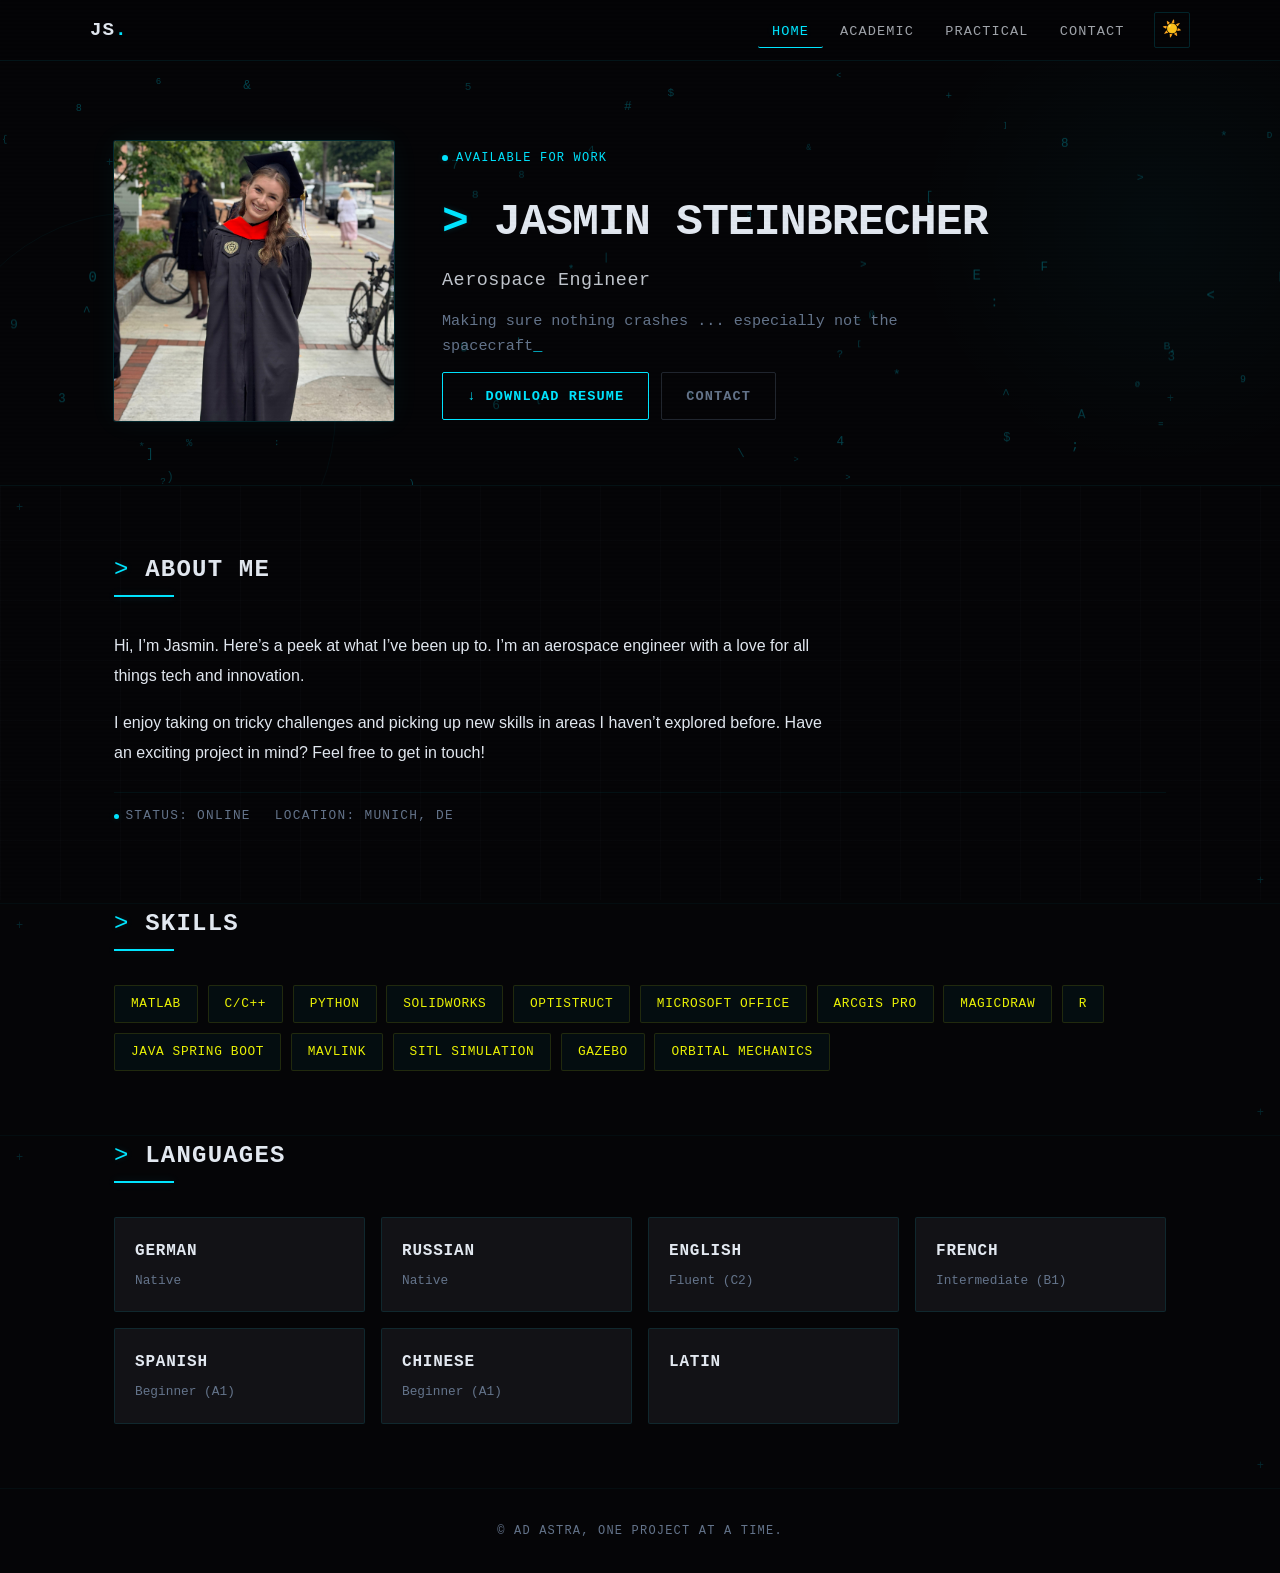
==== index.html @ a43c2a9b "Initial commit" ====
<!DOCTYPE html>
<html lang="en">
<head>
  <meta charset="UTF-8">
  <meta name="viewport" content="width=device-width, initial-scale=1.0">
  <title>Jasmin Steinbrecher — Aerospace Engineer</title>
  <link rel="icon" type="image/svg+xml" href="data:image/svg+xml,%3Csvg xmlns='http://www.w3.org/2000/svg' viewBox='0 0 100 100'%3E%3Cpath d='M50 5l9 30 32 4-24 22 7 32-28-17-28 17 7-32-24-22 32-4z' fill='%2300E5FF'/%3E%3C/svg%3E">
  <link rel="stylesheet" href="css/style.css">
</head>
<body>
  <nav class="nav">
    <div class="nav__inner">
      <a href="index.html" class="nav__logo">JS<span>.</span></a>
      <ul class="nav__links">
        <li><a href="index.html" class="nav__link">Home</a></li>
        <li><a href="academic.html" class="nav__link">Academic</a></li>
        <li><a href="practical.html" class="nav__link">Practical</a></li>
        <li><a href="contact.html" class="nav__link">Contact</a></li>
        <li>
          <button id="theme-toggle" class="theme-toggle" aria-label="Toggle theme">&#x1F319;</button>
        </li>
      </ul>
    </div>
  </nav>

  <section class="hero">
    <canvas class="hero-canvas" id="hero-canvas"></canvas>
    <div class="container hero__inner">
      <div class="hero__image-wrapper">
        <img src="assets/profile.jpg" alt="Jasmin Steinbrecher" onerror="this.style.display='none';this.nextElementSibling.style.display='flex'">
        <div class="hero__image-placeholder" style="display:none;">JS</div>
      </div>
      <div class="hero__content">
        <div class="hero__badge">
          <span class="hero__badge-dot"></span>
          Available for work
        </div>
        <h1><span class="prompt">></span> Jasmin Steinbrecher</h1>
        <p class="title">Aerospace Engineer</p>
        <p class="tagline">Making sure nothing crashes ... especially not the spacecraft</p>
        <div class="hero__actions">
          <a href="assets/resume.pdf" class="btn btn--primary" target="_blank" rel="noopener noreferrer">
            &#x2193; Download Resume
          </a>
          <a href="contact.html" class="btn btn--secondary">Contact</a>
        </div>
      </div>
    </div>
  </section>

  <section class="section" id="about">
    <div class="container">
      <h2 class="section__title">About Me</h2>
      <div class="about__text">
        <p>Hi, I’m Jasmin. Here’s a peek at what I’ve been up to. I’m an aerospace engineer with a love for all things tech and innovation.</p>
        <p style="margin-top:1rem;">I enjoy taking on tricky challenges and picking up new skills in areas I haven’t explored before. Have an exciting project in mind? Feel free to get in touch!</p>
      </div>
      <div class="status-bar">
        <div class="status-item">
          <span class="status-item__dot status-item__dot--online"></span>
          Status: Online
        </div>
        <div class="status-item">
          <span>Location: Munich, DE</span>
        </div>
      </div>
    </div>
  </section>

  <section class="section" style="padding-top:0;" id="skills">
    <div class="container">
      <h2 class="section__title">Skills</h2>
      <div class="skills-grid">
        <span class="skill-item">Matlab</span>
        <span class="skill-item">C/C++</span>
        <span class="skill-item">Python</span>
        <span class="skill-item">SolidWorks</span>
        <span class="skill-item">OptiStruct</span>
        <span class="skill-item">Microsoft Office</span>
        <span class="skill-item">ArcGIS Pro</span>
        <span class="skill-item">MagicDraw</span>
        <span class="skill-item">R</span>
        <span class="skill-item">Java Spring Boot</span>
        <span class="skill-item">MAVLink</span>
        <span class="skill-item">SITL simulation</span>
        <span class="skill-item">Gazebo</span>
        <span class="skill-item">Orbital Mechanics</span>
      </div>
    </div>
  </section>

  <section class="section" style="padding-top:0;" id="languages">
    <div class="container">
      <h2 class="section__title">Languages</h2>
      <div class="lang-list">
        <div class="lang-item">
          <div class="lang-name">German</div>
          <div class="lang-level">Native</div>
        </div>
        <div class="lang-item">
          <div class="lang-name">Russian</div>
          <div class="lang-level">Native</div>
        </div>
        <div class="lang-item">
          <div class="lang-name">English</div>
          <div class="lang-level">Fluent (C2)</div>
        </div>
        <div class="lang-item">
          <div class="lang-name">French</div>
          <div class="lang-level">Intermediate (B1)</div>
        </div>
        <div class="lang-item">
          <div class="lang-name">Spanish</div>
          <div class="lang-level">Beginner (A1)</div>
        </div>
        <div class="lang-item">
          <div class="lang-name">Chinese</div>
          <div class="lang-level">Beginner (A1)</div>
        </div>
        <div class="lang-item">
          <div class="lang-name">Latin</div>
          <div class="lang-level"></div>
        </div>
      </div>
    </div>
  </section>

  <footer class="footer">
    <div class="container">
      &copy; Ad astra, one project at a time.
    </div>
  </footer>

  <script src="js/main.js"></script>
</body>
</html>
---- css/style.css ----
*,
*::before,
*::after {
  margin: 0;
  padding: 0;
  box-sizing: border-box;
}

:root,
[data-theme="dark"] {
  --bg: #050507;
  --surface: #121216;
  --text: #E2E8F0;
  --text-muted: #64748B;
  --accent: #00E5FF;
  --accent-glow: rgba(0, 229, 255, 0.15);
  --alert: #FF3333;
  --alert-glow: rgba(255, 51, 51, 0.15);
  --tag: #EAF205;
  --tag-glow: rgba(234, 242, 5, 0.15);
  --nav-bg: rgba(5, 5, 7, 0.9);
  --nav-text: #E2E8F0;
  --card-bg: #121216;
  --border: rgba(0, 229, 255, 0.1);
  --shadow: rgba(0, 229, 255, 0.05);
  --hero-bg: #050507;
  --hero-text: #E2E8F0;
  --footer-bg: #050507;
  --footer-text: #64748B;
}

[data-theme="light"] {
  --bg: #E2E8F0;
  --surface: #ffffff;
  --text: #050507;
  --text-muted: #64748B;
  --accent: #0077A8;
  --accent-glow: rgba(0, 153, 204, 0.1);
  --alert: #CC0000;
  --alert-glow: rgba(204, 0, 0, 0.08);
  --tag: #7C870;
  --tag-glow: rgba(107, 112, 0, 0.08);
  --nav-bg: rgba(5, 5, 7, 0.95);
  --nav-text: #E2E8F0;
  --card-bg: #ffffff;
  --border: rgba(0, 0, 0, 0.1);
  --shadow: rgba(0, 0, 0, 0.06);
  --hero-bg: #050507;
  --hero-text: #E2E8F0;
  --footer-bg: #050507;
  --footer-text: #64748B;
}

html {
  scroll-behavior: smooth;
}

body {
  font-family: -apple-system, BlinkMacSystemFont, 'Segoe UI', Roboto, Oxygen, Ubuntu, Cantarell, sans-serif;
  background-color: var(--bg);
  color: var(--text);
  line-height: 1.7;
  transition: background 0.3s ease, color 0.3s ease;
  min-height: 100vh;
  display: flex;
  flex-direction: column;
  position: relative;
}

body::before {
  content: '';
  position: fixed;
  inset: 0;
  pointer-events: none;
  z-index: 9999;
  background-image: repeating-linear-gradient(
    0deg,
    transparent,
    transparent 2px,
    rgba(0, 0, 0, 0.015) 2px,
    rgba(0, 0, 0, 0.015) 4px
  );
}

body::after {
  content: '';
  position: fixed;
  inset: 0;
  pointer-events: none;
  z-index: -1;
  background-image:
    linear-gradient(rgba(100, 116, 139, 0.035) 1px, transparent 1px),
    linear-gradient(90deg, rgba(100, 116, 139, 0.035) 1px, transparent 1px);
  background-size: 60px 60px;
}

[data-theme="light"] body::after {
  background-image:
    linear-gradient(rgba(100, 116, 139, 0.03) 1px, transparent 1px),
    linear-gradient(90deg, rgba(100, 116, 139, 0.03) 1px, transparent 1px);
}

a {
  color: var(--accent);
  text-decoration: none;
  transition: color 0.2s ease, text-shadow 0.2s ease;
}

a:hover {
  color: var(--accent);
  text-shadow: 0 0 8px var(--accent-glow);
}

img {
  max-width: 100%;
  display: block;
}

.container {
  max-width: 1100px;
  margin: 0 auto;
  padding: 0 1.5rem;
}

::selection {
  background: rgba(0, 229, 255, 0.3);
  color: #E2E8F0;
}

/* Navigation */
.nav {
  background: var(--nav-bg);
  border-bottom: 1px solid rgba(0, 229, 255, 0.08);
  padding: 0 1.5rem;
  position: sticky;
  top: 0;
  z-index: 100;
  transition: background 0.3s ease;
  backdrop-filter: blur(12px);
}

.nav__inner {
  max-width: 1100px;
  margin: 0 auto;
  display: flex;
  align-items: center;
  justify-content: space-between;
  height: 3.75rem;
}

.nav__logo {
  color: var(--nav-text);
  font-weight: 700;
  font-size: 1.2rem;
  letter-spacing: 0.05em;
  font-family: 'Courier New', Courier, monospace;
}

.nav__logo span {
  color: var(--accent);
  text-shadow: 0 0 6px var(--accent-glow);
}

.nav__links {
  display: flex;
  align-items: center;
  gap: 0.25rem;
  list-style: none;
}

.nav__link {
  color: var(--nav-text);
  padding: 0.5rem 0.85rem;
  border-radius: 2px;
  font-size: 0.85rem;
  font-weight: 500;
  transition: background 0.2s ease, color 0.2s ease, text-shadow 0.2s ease;
  opacity: 0.7;
  text-transform: uppercase;
  letter-spacing: 0.08em;
  font-family: 'Courier New', Courier, monospace;
}

.nav__link:hover {
  animation: glitch 0.4s ease-in-out;
  opacity: 1;
  background: rgba(0, 229, 255, 0.05);
  color: var(--accent);
  text-shadow: 0 0 6px var(--accent-glow);
}

.nav__link--active {
  opacity: 1;
  color: var(--accent);
  text-shadow: 0 0 6px var(--accent-glow);
  border-bottom: 1px solid var(--accent);
}

.theme-toggle {
  background: none;
  border: 1px solid rgba(0, 229, 255, 0.15);
  color: var(--accent);
  width: 2.25rem;
  height: 2.25rem;
  border-radius: 2px;
  cursor: pointer;
  display: flex;
  align-items: center;
  justify-content: center;
  margin-left: 0.75rem;
  transition: background 0.2s ease, border-color 0.2s ease, box-shadow 0.2s ease;
  font-size: 1rem;
  line-height: 1;
  font-family: 'Courier New', Courier, monospace;
}

.theme-toggle:hover {
  background: rgba(0, 229, 255, 0.1);
  border-color: var(--accent);
  box-shadow: 0 0 12px var(--accent-glow);
}

/* Hero */
.hero {
  background-color: var(--hero-bg);
  color: var(--hero-text);
  padding: 5rem 0 4rem;
  transition: background 0.3s ease;
  position: relative;
  overflow: hidden;
  border-bottom: 1px solid rgba(0, 229, 255, 0.06);
}

.hero::before {
  content: '';
  position: absolute;
  top: -20%;
  right: -10%;
  width: 500px;
  height: 500px;
  border-radius: 50%;
  background: radial-gradient(circle, rgba(0, 229, 255, 0.03) 0%, transparent 70%);
  pointer-events: none;
}

.hero::after {
  content: '';
  position: absolute;
  bottom: -30%;
  left: -5%;
  width: 400px;
  height: 400px;
  border-radius: 50%;
  border: 1px solid rgba(0, 229, 255, 0.04);
  pointer-events: none;
}

.hero__inner {
  display: flex;
  align-items: center;
  gap: 3rem;
  position: relative;
  z-index: 1;
}

.hero-canvas {
  position: absolute;
  inset: 0;
  width: 100%;
  height: 100%;
  pointer-events: none;
  z-index: 0;
}

/* Crosshair marks on homepage sections */
.hero__inner::before,
.hero__inner::after,
#about::before,
#about::after,
#skills::before,
#skills::after,
#languages::before,
#languages::after {
  content: '+';
  position: absolute;
  color: var(--accent);
  opacity: 0.15;
  font-size: 0.75rem;
  font-family: 'Courier New', Courier, monospace;
  pointer-events: none;
  line-height: 1;
}

.hero__inner::before,
#about::before,
#skills::before,
#languages::before {
  top: 1rem;
  left: 1rem;
}

.hero__inner::after,
#about::after,
#skills::after,
#languages::after {
  bottom: 1rem;
  right: 1rem;
}

#about,
#skills,
#languages {
  position: relative;
}

.hero__image-wrapper {
  flex-shrink: 0;
  width: 280px;
  height: 280px;
  border-radius: 2px;
  overflow: hidden;
  display: flex;
  align-items: center;
  justify-content: center;
  background: #121216;
  position: relative;
  box-shadow: 0 0 0 1px rgba(0, 229, 255, 0.15), 0 0 30px rgba(0, 229, 255, 0.05);
}

.hero__image-wrapper::before {
  content: '';
  position: absolute;
  inset: -2px;
  border-radius: 4px;
  border: 1px solid rgba(0, 229, 255, 0.2);
  pointer-events: none;
}

.hero__image-wrapper img {
  width: 100%;
  height: 100%;
  object-fit: cover;
}

.hero__image-placeholder {
  font-size: 3.5rem;
  font-weight: 700;
  color: #E2E8F0;
  opacity: 0.5;
  font-family: 'Courier New', Courier, monospace;
}

.hero__badge {
  display: inline-flex;
  align-items: center;
  gap: 0.5rem;
  font-size: 0.75rem;
  text-transform: uppercase;
  letter-spacing: 0.1em;
  color: var(--accent);
  font-family: 'Courier New', Courier, monospace;
  margin-bottom: 1rem;
}

.hero__badge-dot {
  width: 6px;
  height: 6px;
  border-radius: 50%;
  background: var(--accent);
  box-shadow: 0 0 6px var(--accent-glow);
  animation: pulse-dot 2s ease-in-out infinite;
}

.hero__content h1 {
  font-size: 2.8rem;
  font-weight: 700;
  margin-bottom: 0.3rem;
  letter-spacing: -0.02em;
  font-family: 'Courier New', Courier, monospace;
  text-transform: uppercase;
}

.hero__content h1 .prompt {
  color: var(--accent);
  text-shadow: 0 0 6px var(--accent-glow);
}

.hero__content .title {
  font-size: 1.15rem;
  opacity: 0.85;
  margin-bottom: 0.75rem;
  font-weight: 400;
  font-family: 'Courier New', Courier, monospace;
  letter-spacing: 0.03em;
}

.hero__content .tagline {
  font-size: 0.95rem;
  color: var(--text-muted);
  margin-bottom: 0.75rem;
  max-width: 500px;
  font-family: 'Courier New', Courier, monospace;
}

.hero__content .tagline::after {
  content: '_';
  display: inline-block;
  color: var(--accent);
  animation: blink 1.2s step-end infinite;
}

.hero__actions {
  display: flex;
  gap: 0.75rem;
  flex-wrap: wrap;
}

/* Buttons */
.btn {
  display: inline-flex;
  align-items: center;
  gap: 0.5rem;
  padding: 0.7rem 1.5rem;
  border-radius: 2px;
  font-size: 0.85rem;
  font-weight: 600;
  cursor: pointer;
  border: 1px solid transparent;
  transition: all 0.2s ease;
  text-decoration: none;
  text-transform: uppercase;
  letter-spacing: 0.08em;
  font-family: 'Courier New', Courier, monospace;
}

.btn--primary {
  background: transparent;
  color: var(--accent);
  border-color: var(--accent);
  box-shadow: 0 0 0 transparent;
}

.btn--primary:hover {
  background: rgba(0, 229, 255, 0.1);
  box-shadow: 0 0 20px var(--accent-glow), inset 0 0 20px var(--accent-glow);
  color: var(--accent);
}

.btn--secondary {
  background: transparent;
  color: var(--text-muted);
  border-color: rgba(100, 116, 139, 0.3);
}

.btn--secondary:hover {
  color: var(--text);
  border-color: var(--text-muted);
  background: rgba(255, 255, 255, 0.03);
}

/* Sections */
.section {
  padding: 4rem 0;
  border-bottom: 1px solid rgba(0, 229, 255, 0.04);
}

.section:last-of-type {
  border-bottom: none;
}

.section__title {
  font-size: 1.5rem;
  font-weight: 700;
  margin-bottom: 2.5rem;
  color: var(--text);
  position: relative;
  display: inline-block;
  font-family: 'Courier New', Courier, monospace;
  text-transform: uppercase;
  letter-spacing: 0.05em;
}

.section__title::before {
  content: '> ';
  color: var(--accent);
  text-shadow: 0 0 6px var(--accent-glow);
  font-weight: 400;
}

.section__title::after {
  content: '';
  position: absolute;
  bottom: -6px;
  left: 0;
  width: 60px;
  height: 2px;
  background: var(--accent);
  box-shadow: 0 0 8px var(--accent-glow);
}

/* About */
.about__text {
  max-width: 720px;
  font-size: 1rem;
  color: var(--text);
  line-height: 1.9;
}

/* Status bar */
.status-bar {
  display: flex;
  gap: 1.5rem;
  flex-wrap: wrap;
  margin-top: 1.5rem;
  padding: 0.75rem 0;
  border-top: 1px solid rgba(0, 229, 255, 0.06);
}

.status-item {
  display: flex;
  align-items: center;
  gap: 0.4rem;
  font-size: 0.8rem;
  text-transform: uppercase;
  letter-spacing: 0.1em;
  color: var(--text-muted);
  font-family: 'Courier New', Courier, monospace;
}

.status-item__dot {
  width: 5px;
  height: 5px;
  border-radius: 50%;
}

.status-item__dot--online {
  background: var(--accent);
  box-shadow: 0 0 6px var(--accent-glow);
  animation: pulse-dot 2s ease-in-out infinite;
}

.status-item__dot--offline {
  background: var(--text-muted);
}

/* Skills */
.skills-grid {
  display: flex;
  flex-wrap: wrap;
  gap: 0.6rem;
}

.skill-item {
  background: rgba(0, 229, 255, 0.04);
  padding: 0.45rem 1rem;
  border-radius: 2px;
  font-weight: 500;
  font-size: 0.8rem;
  font-family: 'Courier New', Courier, monospace;
  text-transform: uppercase;
  letter-spacing: 0.05em;
  color: var(--tag);
  border: 1px solid rgba(234, 242, 5, 0.12);
  transition: all 0.2s ease;
}

.skill-item:hover {
  border-color: var(--tag);
  box-shadow: 0 0 12px var(--tag-glow);
  background: rgba(234, 242, 5, 0.06);
}

[data-theme="light"] .skill-item {
  border-color: rgba(107, 112, 0, 0.2);
}

[data-theme="light"] .skill-item:hover {
  border-color: var(--tag);
}

/* Languages */
.lang-list {
  display: grid;
  grid-template-columns: repeat(auto-fill, minmax(240px, 1fr));
  gap: 1rem;
}

.lang-item {
  background: var(--card-bg);
  padding: 1.25rem;
  border-radius: 2px;
  border: 1px solid var(--border);
  transition: border-color 0.2s ease;
}

.lang-item:hover {
  border-color: rgba(0, 229, 255, 0.2);
}

.lang-name {
  font-weight: 700;
  font-size: 1rem;
  margin-bottom: 0.3rem;
  font-family: 'Courier New', Courier, monospace;
  text-transform: uppercase;
  letter-spacing: 0.05em;
}

.lang-level {
  font-size: 0.8rem;
  color: var(--text-muted);
  font-family: 'Courier New', Courier, monospace;
}

/* Cards (academic & practical) */
.cards {
  display: grid;
  gap: 1.5rem;
}

.card {
  background: var(--card-bg);
  border: 1px solid var(--border);
  border-radius: 2px;
  padding: 1.75rem;
  transition: all 0.25s ease;
  position: relative;
}

.card::before {
  content: '';
  position: absolute;
  top: -1px;
  left: 1rem;
  right: 1rem;
  height: 1px;
  background: linear-gradient(90deg, transparent, var(--accent), transparent);
  opacity: 0;
  transition: opacity 0.3s ease;
}

.card:hover {
  border-color: rgba(0, 229, 255, 0.15);
  box-shadow: 0 0 30px rgba(0, 229, 255, 0.03);
}

.card:hover::before {
  opacity: 1;
}

.card__index {
  font-size: 1.2rem;
  font-family: 'Courier New', Courier, monospace;
  color: var(--accent);
  opacity: 0.5;
  margin-bottom: 0.75rem;
  text-transform: uppercase;
  letter-spacing: 0.1em;
}

.card__title {
  font-size: 1.5rem;
  font-weight: 700;
  margin-bottom: 0.5rem;
  color: var(--text);
  font-family: 'Courier New', Courier, monospace;
  text-transform: uppercase;
  letter-spacing: 0.02em;
}

.card__meta {
  font-size: 1rem;
  color: var(--text-muted);
  margin-bottom: 0.75rem;
  font-family: 'Courier New', Courier, monospace;
}

.card__description {
  font-size: 1rem;
  color: var(--text);
  line-height: 1.7;
  margin-bottom: 1rem;
}

.card__links {
  display: flex;
  gap: 1rem;
  flex-wrap: wrap;
}

.card__links a {
  font-size: 0.9rem;
  font-weight: 600;
  display: inline-flex;
  align-items: center;
  gap: 0.3rem;
  text-transform: uppercase;
  letter-spacing: 0.05em;
  font-family: 'Courier New', Courier, monospace;
  color: var(--text-muted);
  transition: color 0.2s ease, text-shadow 0.2s ease;
}

.card__links a:hover {
  color: var(--accent);
  text-shadow: 0 0 8px var(--accent-glow);
}

/* Card images */
.card__images {
  display: flex;
  gap: 0.5rem;
  margin: 1rem 0;
  overflow-x: auto;
  padding-bottom: 0.25rem;
}

.card__images img {
  width: 100px;
  height: 70px;
  object-fit: cover;
  border-radius: 2px;
  cursor: pointer;
  border: 1px solid var(--border);
  transition: border-color 0.2s ease, transform 0.2s ease;
  flex-shrink: 0;
}

.card__images img:hover {
  border-color: var(--accent);
  transform: scale(1.05);
}

/* Lightbox */
.lightbox {
  display: none;
  position: fixed;
  inset: 0;
  z-index: 10000;
  background: rgba(5, 5, 7, 0.95);
  backdrop-filter: blur(8px);
  align-items: center;
  justify-content: center;
  cursor: pointer;
}

.lightbox--open {
  display: flex;
}

.lightbox__img {
  max-width: 90vw;
  max-height: 85vh;
  object-fit: contain;
  border: 1px solid rgba(0, 229, 255, 0.1);
  box-shadow: 0 0 40px rgba(0, 229, 255, 0.05);
  cursor: default;
}

.lightbox__close {
  position: absolute;
  top: 1rem;
  right: 1.5rem;
  background: none;
  border: none;
  color: #E2E8F0;
  font-size: 2rem;
  cursor: pointer;
  opacity: 0.5;
  transition: opacity 0.2s ease;
  font-family: 'Courier New', Courier, monospace;
  line-height: 1;
  z-index: 1;
}

.lightbox__close:hover {
  opacity: 1;
}

.lightbox__nav {
  position: absolute;
  top: 50%;
  transform: translateY(-50%);
  background: none;
  border: 1px solid rgba(0, 229, 255, 0.08);
  color: #E2E8F0;
  font-size: 1.5rem;
  width: 3rem;
  height: 3rem;
  cursor: pointer;
  opacity: 0.4;
  transition: opacity 0.2s ease, background 0.2s ease;
  display: flex;
  align-items: center;
  justify-content: center;
  font-family: 'Courier New', Courier, monospace;
  z-index: 1;
}

.lightbox__nav:hover {
  opacity: 1;
  background: rgba(0, 229, 255, 0.05);
}

.lightbox__nav--prev {
  left: 1rem;
}

.lightbox__nav--next {
  right: 1rem;
}

.lightbox__counter {
  position: absolute;
  bottom: 1.5rem;
  left: 50%;
  transform: translateX(-50%);
  color: var(--text-muted);
  font-size: 0.8rem;
  font-family: 'Courier New', Courier, monospace;
  letter-spacing: 0.05em;
  z-index: 1;
}

/* Contact */
.contact-section {
  flex: 1;
  display: flex;
  align-items: center;
  justify-content: center;
  padding: 4rem 0;
}

.contact-card {
  background: var(--card-bg);
  border: 1px solid var(--border);
  border-radius: 2px;
  padding: 3rem;
  max-width: 600px;
  width: 100%;
  text-align: center;
  transition: border-color 0.2s ease;
}

.contact-card:hover {
  border-color: rgba(0, 229, 255, 0.12);
}

.contact-card h1 {
  font-size: 1.8rem;
  margin-bottom: 0.5rem;
  font-family: 'Courier New', Courier, monospace;
  text-transform: uppercase;
  letter-spacing: 0.05em;
}

.contact-card h1::before {
  content: '> ';
  color: var(--accent);
  text-shadow: 0 0 6px var(--accent-glow);
}

.contact-card p {
  color: var(--text-muted);
  margin-bottom: 2rem;
  font-size: 0.9rem;
  font-family: 'Courier New', Courier, monospace;
}

.contact-links {
  display: flex;
  flex-direction: column;
  gap: 0.75rem;
}

.contact-link {
  display: flex;
  align-items: center;
  gap: 0.75rem;
  padding: 0.9rem 1.5rem;
  background: rgba(0, 229, 255, 0.02);
  border: 1px solid rgba(0, 229, 255, 0.06);
  border-radius: 2px;
  font-weight: 500;
  transition: all 0.2s ease;
  color: var(--text);
  font-size: 0.85rem;
  font-family: 'Courier New', Courier, monospace;
}

.contact-link:hover {
  background: rgba(0, 229, 255, 0.05);
  border-color: rgba(0, 229, 255, 0.15);
  color: var(--accent);
  transform: translateX(4px);
  box-shadow: 0 0 15px rgba(0, 229, 255, 0.03);
}

.contact-link__icon {
  width: 1.15rem;
  height: 1.15rem;
  flex-shrink: 0;
  color: var(--accent);
  opacity: 0.7;
}

/* Page header for subpages */
.page-header {
  background-color: #050507;
  color: #E2E8F0;
  padding: 3.5rem 0;
  text-align: center;
  position: relative;
  overflow: hidden;
  border-bottom: 1px solid rgba(0, 229, 255, 0.06);
}

.page-header::before {
  content: '';
  position: absolute;
  top: 0;
  left: 0;
  right: 0;
  height: 1px;
  background: linear-gradient(90deg, transparent, rgba(0, 229, 255, 0.15), transparent);
}

.page-header h1 {
  font-size: 1.8rem;
  font-weight: 700;
  font-family: 'Courier New', Courier, monospace;
  text-transform: uppercase;
  letter-spacing: 0.05em;
}

.page-header h1::before {
  content: '> ';
  color: var(--accent);
  text-shadow: 0 0 6px var(--accent-glow);
}

.page-header p {
  margin-top: 0.5rem;
  color: var(--text-muted);
  font-size: 1.1rem;
  font-family: 'Courier New', Courier, monospace;
}

/* Main content spacer */
.main-content {
  flex: 1;
  padding: 4rem 0;
}

/* Footer */
.footer {
  background: var(--footer-bg);
  color: var(--footer-text);
  text-align: center;
  padding: 2rem 0;
  font-size: 0.75rem;
  border-top: 1px solid rgba(0, 229, 255, 0.04);
  font-family: 'Courier New', Courier, monospace;
  text-transform: uppercase;
  letter-spacing: 0.1em;
}

/* Animations */
@keyframes blink {
  0%, 100% { opacity: 1; }
  50% { opacity: 0; }
}

@keyframes pulse-dot {
  0%, 100% { opacity: 1; }
  50% { opacity: 0.3; }
}

@keyframes glitch {
  0% { transform: translate(0); }
  15% { transform: translate(-2px, 1px) skewX(-1deg); color: #FF3333; }
  30% { transform: translate(2px, -1px) skewX(1deg); color: #00E5FF; }
  45% { transform: translate(-1px, 2px) skewX(-0.5deg); color: #EAF205; }
  60% { transform: translate(1px, -1px); }
  80% { transform: translate(-1px, 1px); }
  100% { transform: translate(0); }
}

.section__title:hover,
.hero__content h1:hover,
.page-header h1:hover {
  animation: glitch 0.4s ease-in-out;
}

/* Responsive */
@media (max-width: 768px) {
  .hero__inner {
    flex-direction: column;
    text-align: center;
  }

  .hero__image-wrapper {
    width: 200px;
    height: 200px;
  }

  .hero__content h1 {
    font-size: 1.8rem;
  }

  .hero__content .tagline {
    margin-left: auto;
    margin-right: auto;
  }

  .hero__actions {
    justify-content: center;
  }

  .status-bar {
    justify-content: center;
  }

  .section__title::after {
    left: 50%;
    transform: translateX(-50%);
  }

  .section__title {
    text-align: center;
    display: block;
  }

  .about__text {
    text-align: center;
    margin: 0 auto;
  }

  .skills-grid {
    justify-content: center;
  }

  .nav__links {
    gap: 0;
  }

  .nav__link {
    padding: 0.5rem 0.5rem;
    font-size: 0.7rem;
  }

  .contact-card {
    padding: 2rem 1.5rem;
  }

  .lang-list {
    grid-template-columns: 1fr;
  }
}

@media (max-width: 480px) {
  .hero__image-wrapper {
    width: 160px;
    height: 160px;
  }

  .hero__content h1 {
    font-size: 1.4rem;
  }

  .nav__inner {
    flex-wrap: wrap;
    height: auto;
    padding: 0.6rem 0;
    gap: 0.5rem;
    justify-content: center;
  }

  .hero {
    padding: 3rem 0 2.5rem;
  }

  .section__title {
    font-size: 1.2rem;
  }
}
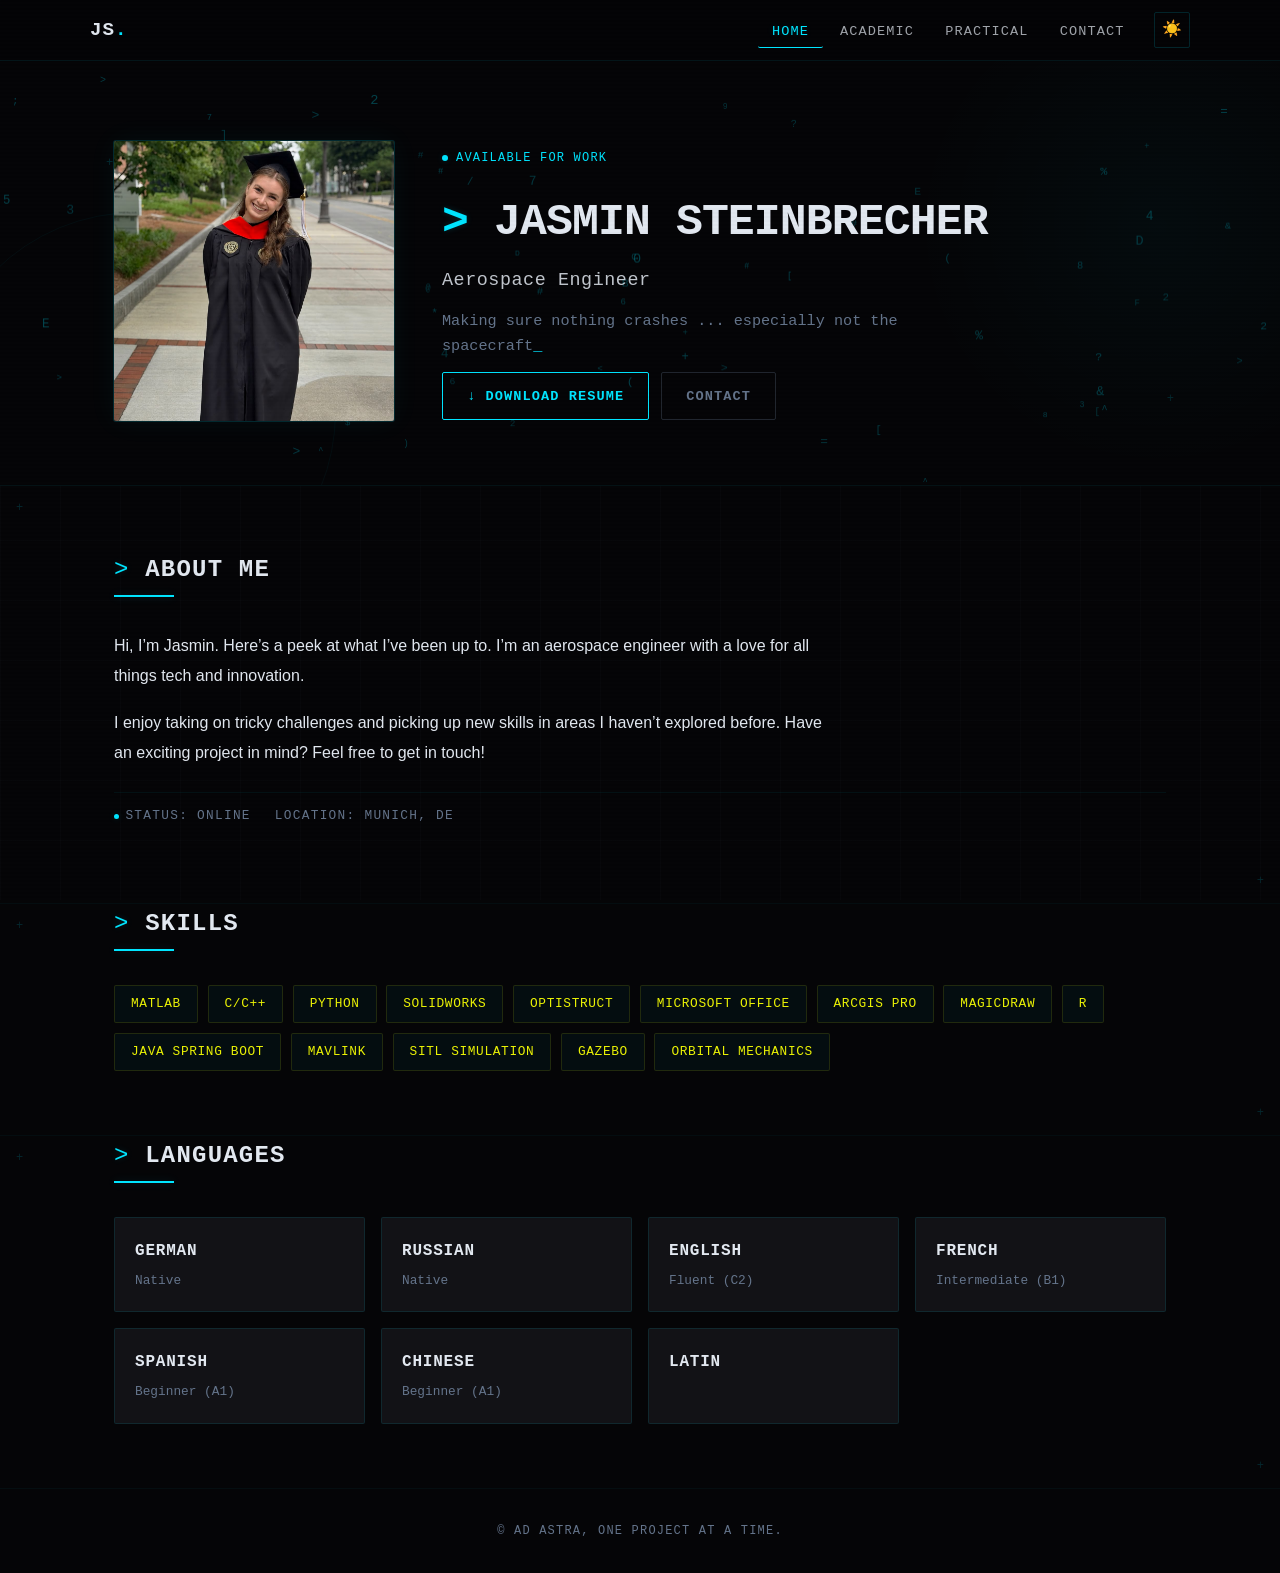
==== commit a786892a: "Resume and profile replaced" ====
--- a/index.html
+++ b/index.html
@@ -27,7 +27,7 @@
     <canvas class="hero-canvas" id="hero-canvas"></canvas>
     <div class="container hero__inner">
       <div class="hero__image-wrapper">
-        <img src="assets/profile.jpg" alt="Jasmin Steinbrecher" onerror="this.style.display='none';this.nextElementSibling.style.display='flex'">
+        <img src="assets/profile.jpeg" alt="Jasmin Steinbrecher" onerror="this.style.display='none';this.nextElementSibling.style.display='flex'">
         <div class="hero__image-placeholder" style="display:none;">JS</div>
       </div>
       <div class="hero__content">
